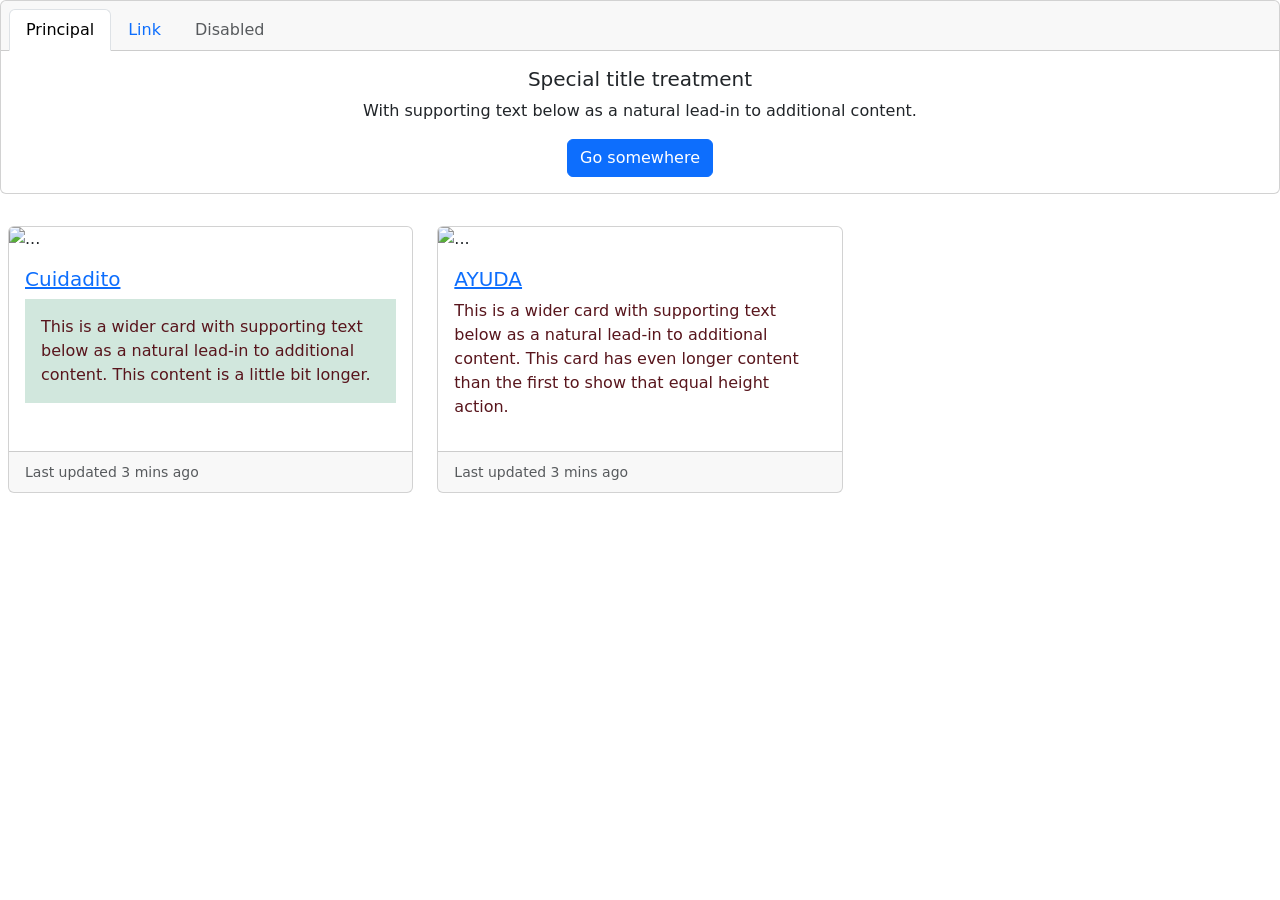
==== index.html @ 97a72d0a "6 Actualización Ana" ====
<!doctype html>
<html lang="en">
  <head>
    <meta charset="UTF-8" />
    <meta name="viewport" content="width=device-width, initial-scale=1.0" />
    <title>Document</title>
    <link rel="stylesheet" href="style.css" />
    <link
      href="https://cdn.jsdelivr.net/npm/bootstrap@5.3.8/dist/css/bootstrap.min.css"
      rel="stylesheet"
      integrity="sha384-sRIl4kxILFvY47J16cr9ZwB07vP4J8+LH7qKQnuqkuIAvNWLzeN8tE5YBujZqJLB"
      crossorigin="anonymous"
    />
  </head>
  <body lass="p-3 mb-2 .bg-info-subtle">
    <header>
      <div class="card text-center">
        <div class="card-header">
          <ul class="nav nav-tabs card-header-tabs">
            <li class="nav-item">
              <a class="nav-link active" aria-current="true" href="#"
                >Principal</a
              >
            </li>
            <li class="nav-item">
              <a class="nav-link" href="#">Link</a>
            </li>
            <li class="nav-item">
              <a class="nav-link disabled" aria-disabled="true">Disabled</a>
            </li>
          </ul>
        </div>
        <div class="card-body">
          <h5 class="card-title">Special title treatment</h5>
          <p class="card-text">
            With supporting text below as a natural lead-in to additional
            content.
          </p>
          <a href="#" class="btn btn-primary">Go somewhere</a>
        </div>
      </div>
    </header>
    <br />
    <section class="d-flex p-2">
      <div
        class="row row-cols-1 row-cols-md-3 g-4"
        class="d-flex justify-content-evenly"
      >
        <div class="col">
          <div class="card h-100">
            <img src="..." class="card-img-top" alt="..." />
            <div
              class="card-body"
              class="p-3 mb-2 bg-warning-subtle text-warning-emphasis"
            >
              <h5 class="card-title"><a href="ana.html">Cuidadito</a></h5>
              <p
                class="text-danger-emphasis p-3 mb-2 bg-success-subtle text-success-emphasis"
              >
                This is a wider card with supporting text below as a natural
                lead-in to additional content. This content is a little bit
                longer.
              </p>
            </div>
            <div class="card-footer">
              <small class="text-body-secondary">Last updated 3 mins ago</small>
            </div>
          </div>
        </div>

        <div class="col">
          <div class="card h-100">
            <img src="..." class="card-img-top" alt="..." />
            <div class="card-body">
              <h5 class="card-title"><a href="marre.html">AYUDA</a></h5>
              <p class="text-danger-emphasis">
                This is a wider card with supporting text below as a natural
                lead-in to additional content. This card has even longer content
                than the first to show that equal height action.
              </p>
            </div>
            <div class="card-footer">
              <small class="text-body-secondary">Last updated 3 mins ago</small>
            </div>
          </div>
        </div>
      </div>
    </section>
  </body>
</html>
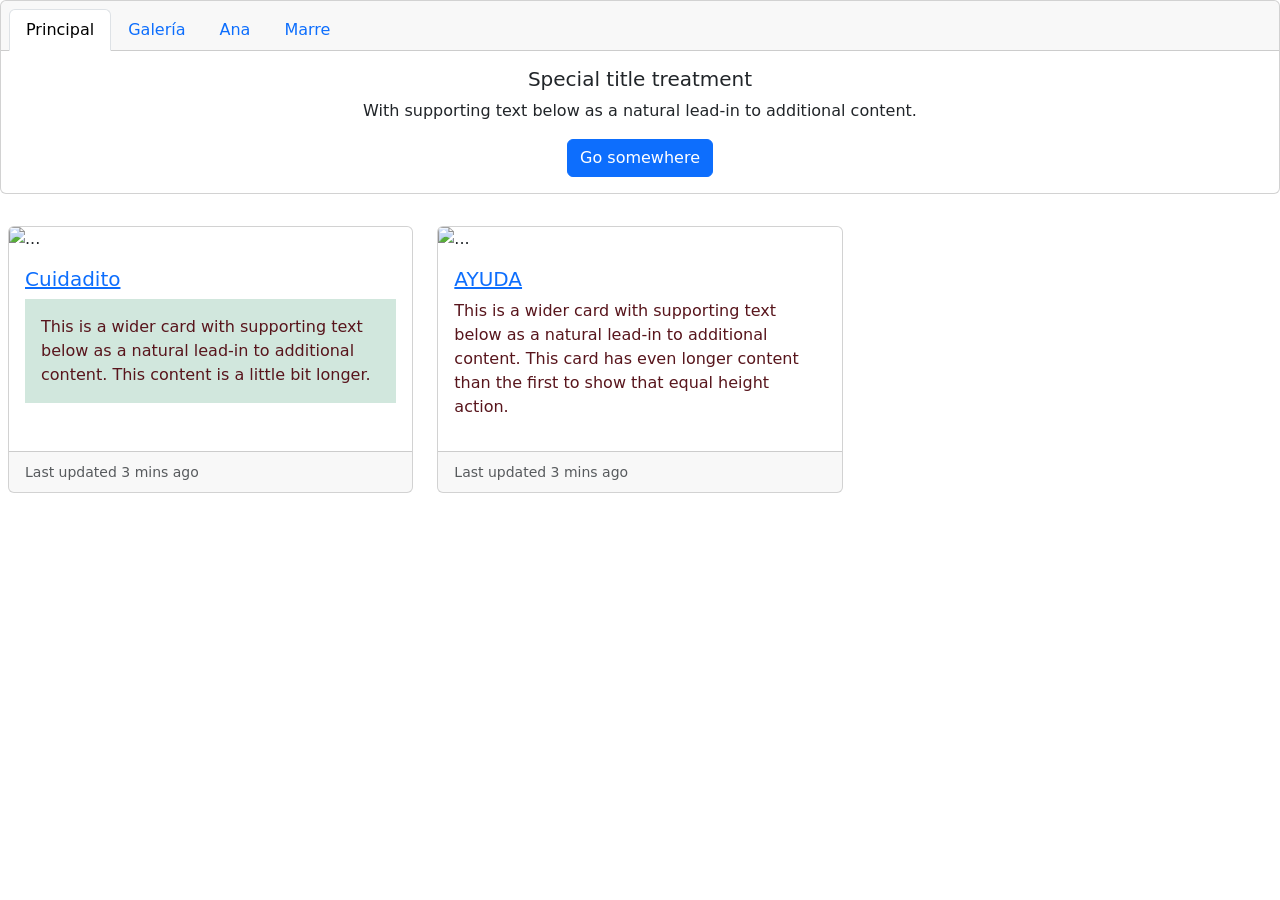
==== commit 3161d579: "8 Actualización Ana" ====
--- a/index.html
+++ b/index.html
@@ -23,10 +23,13 @@
               >
             </li>
             <li class="nav-item">
-              <a class="nav-link" href="#">Link</a>
+              <a class="nav-link" href="collage.html">Galería</a>
             </li>
             <li class="nav-item">
-              <a class="nav-link disabled" aria-disabled="true">Disabled</a>
+              <a class="nav-link" href="ana.html">Ana</a>
+            </li>
+            <li class="nav-item">
+              <a class="nav-link" href="marre.html">Marre</a>
             </li>
           </ul>
         </div>
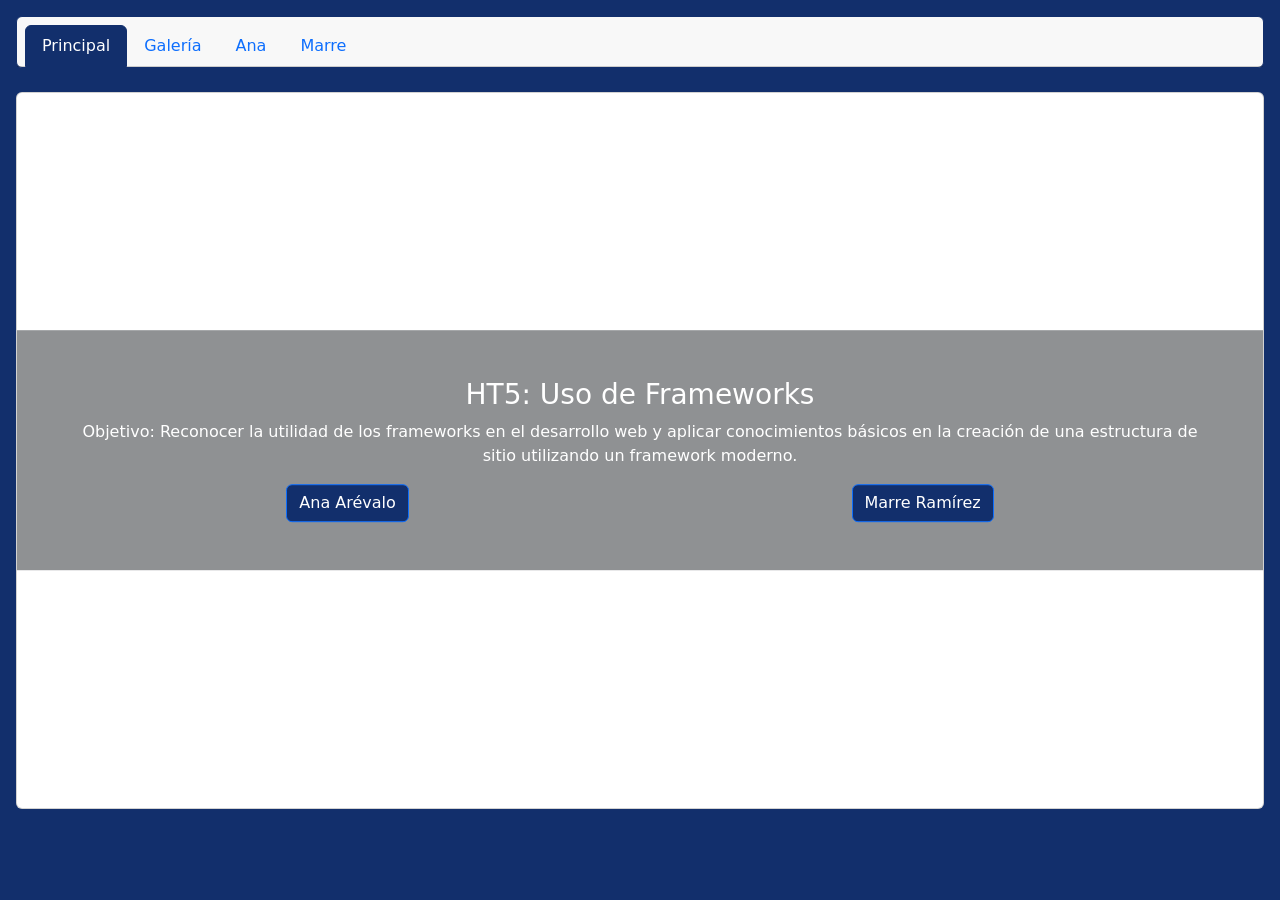
==== commit 8b317ab0: "8 Actualización Ana" ====
--- a/index.html
+++ b/index.html
@@ -12,13 +12,25 @@
       crossorigin="anonymous"
     />
   </head>
-  <body lass="p-3 mb-2 .bg-info-subtle">
+  <body
+    lass="p-3 mb-2 .bg-info-subtle"
+    class="p-3 mb-2 text-white"
+    style="background-color: #122f6c"
+  >
     <header>
-      <div class="card text-center">
+      <div class="card text-center" style="border-color: #122f6c">
         <div class="card-header">
           <ul class="nav nav-tabs card-header-tabs">
             <li class="nav-item">
-              <a class="nav-link active" aria-current="true" href="#"
+              <a
+                class="nav-link active"
+                aria-current="true"
+                href="index.html"
+                style="
+                  background-color: #122f6c;
+                  border-color: #122f6c;
+                  color: white;
+                "
                 >Principal</a
               >
             </li>
@@ -33,57 +45,43 @@
             </li>
           </ul>
         </div>
-        <div class="card-body">
-          <h5 class="card-title">Special title treatment</h5>
-          <p class="card-text">
-            With supporting text below as a natural lead-in to additional
-            content.
-          </p>
-          <a href="#" class="btn btn-primary">Go somewhere</a>
-        </div>
       </div>
     </header>
     <br />
-    <section class="d-flex p-2">
-      <div
-        class="row row-cols-1 row-cols-md-3 g-4"
-        class="d-flex justify-content-evenly"
-      >
-        <div class="col">
-          <div class="card h-100">
-            <img src="..." class="card-img-top" alt="..." />
-            <div
-              class="card-body"
-              class="p-3 mb-2 bg-warning-subtle text-warning-emphasis"
-            >
-              <h5 class="card-title"><a href="ana.html">Cuidadito</a></h5>
-              <p
-                class="text-danger-emphasis p-3 mb-2 bg-success-subtle text-success-emphasis"
+    <section>
+      <div class="card text-center">
+        <div class="card-body">
+          <div class="ratio ratio-16x9">
+            <video
+              src="imagenes/video.mp4"
+              class="object-fit-cover"
+              autoplay
+              muted
+              loop
+            ></video>
+          </div>
+          <div
+            class="position-absolute top-50 start-50 translate-middle text-center w-100 p-5 text-white bg-dark bg-opacity-50"
+          >
+            <h3 class="card-title">HT5: Uso de Frameworks</h3>
+            <p class="card-text">
+              Objetivo: Reconocer la utilidad de los frameworks en el desarrollo
+              web y aplicar conocimientos básicos en la creación de una
+              estructura de sitio utilizando un framework moderno.
+            </p>
+            <div class="d-flex justify-content-around pb-10">
+              <a
+                href="ana.html"
+                class="btn btn-primary"
+                style="background-color: #122f6c"
+                >Ana Arévalo</a
               >
-                This is a wider card with supporting text below as a natural
-                lead-in to additional content. This content is a little bit
-                longer.
-              </p>
-            </div>
-            <div class="card-footer">
-              <small class="text-body-secondary">Last updated 3 mins ago</small>
-            </div>
-          </div>
-        </div>
-
-        <div class="col">
-          <div class="card h-100">
-            <img src="..." class="card-img-top" alt="..." />
-            <div class="card-body">
-              <h5 class="card-title"><a href="marre.html">AYUDA</a></h5>
-              <p class="text-danger-emphasis">
-                This is a wider card with supporting text below as a natural
-                lead-in to additional content. This card has even longer content
-                than the first to show that equal height action.
-              </p>
-            </div>
-            <div class="card-footer">
-              <small class="text-body-secondary">Last updated 3 mins ago</small>
+              <a
+                href="marre.html"
+                class="btn btn-primary"
+                style="background-color: #122f6c"
+                >Marre Ramírez</a
+              >
             </div>
           </div>
         </div>
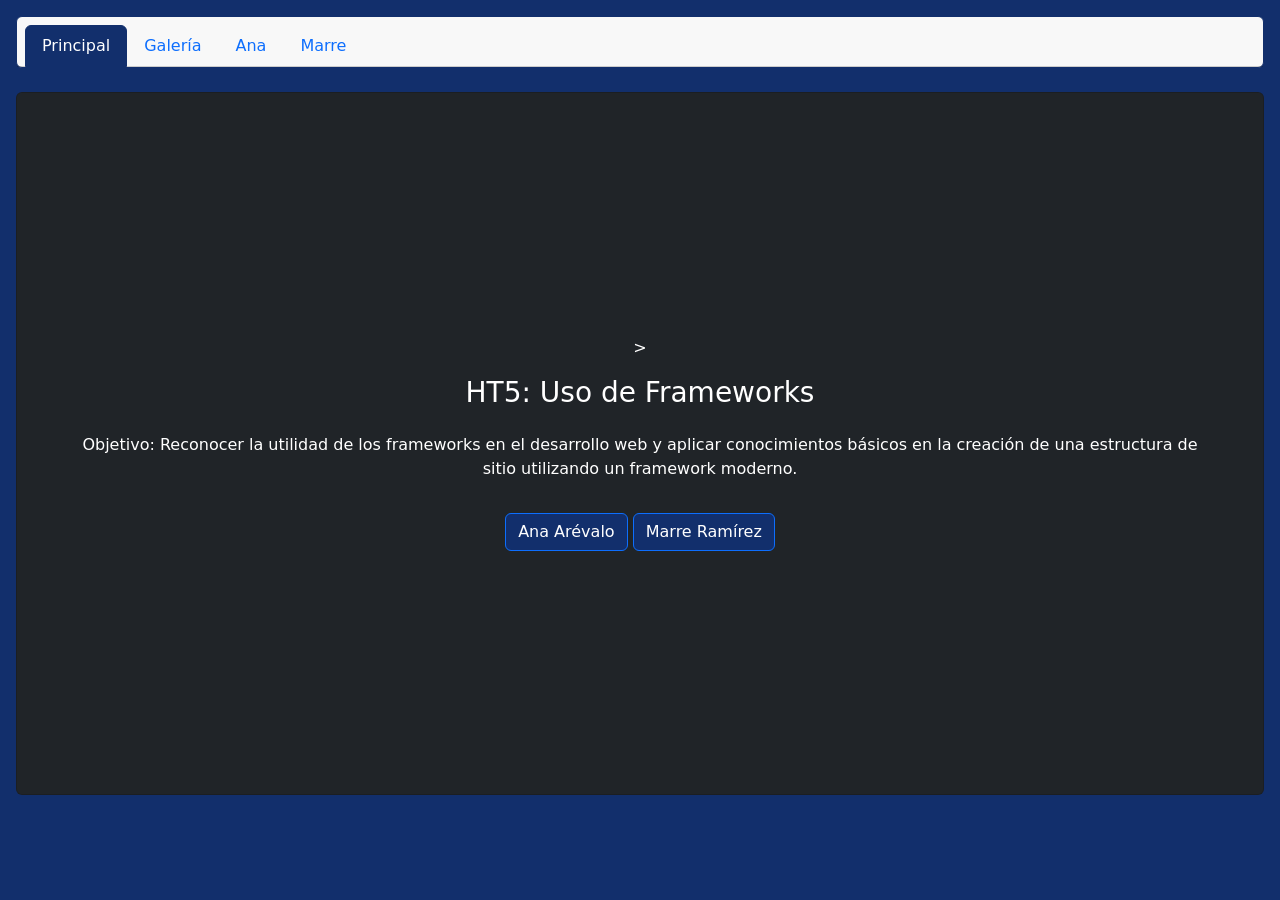
==== commit db6cb0af: "10 Actualización Ana" ====
--- a/index.html
+++ b/index.html
@@ -3,8 +3,7 @@
   <head>
     <meta charset="UTF-8" />
     <meta name="viewport" content="width=device-width, initial-scale=1.0" />
-    <title>Document</title>
-    <link rel="stylesheet" href="style.css" />
+    <title>HT5: Uso de Frameworks</title>
     <link
       href="https://cdn.jsdelivr.net/npm/bootstrap@5.3.8/dist/css/bootstrap.min.css"
       rel="stylesheet"
@@ -49,40 +48,39 @@
     </header>
     <br />
     <section>
-      <div class="card text-center">
-        <div class="card-body">
-          <div class="ratio ratio-16x9">
-            <video
-              src="imagenes/video.mp4"
-              class="object-fit-cover"
-              autoplay
-              muted
-              loop
-            ></video>
-          </div>
-          <div
-            class="position-absolute top-50 start-50 translate-middle text-center w-100 p-5 text-white bg-dark bg-opacity-50"
+      <div class="card text-bg-dark">
+        <div class="ratio ratio-16x9">
+          <video
+            src="imagenes/video.mp4"
+            class="object-fit-cover"
+            autoplay
+            muted
+            loop
+          ></video>
+        </div>
+        <div
+          class="card-img-overlay d-flex flex-column align-items-center justify-content-center gap-3 text-center text-white bg-dark bg-opacity-50 p-5"
+        >
           >
-            <h3 class="card-title">HT5: Uso de Frameworks</h3>
-            <p class="card-text">
-              Objetivo: Reconocer la utilidad de los frameworks en el desarrollo
-              web y aplicar conocimientos básicos en la creación de una
-              estructura de sitio utilizando un framework moderno.
-            </p>
-            <div class="d-flex justify-content-around pb-10">
-              <a
-                href="ana.html"
-                class="btn btn-primary"
-                style="background-color: #122f6c"
-                >Ana Arévalo</a
-              >
-              <a
-                href="marre.html"
-                class="btn btn-primary"
-                style="background-color: #122f6c"
-                >Marre Ramírez</a
-              >
-            </div>
+          <h3 class="card-title">HT5: Uso de Frameworks</h3>
+          <p class="card-text">
+            Objetivo: Reconocer la utilidad de los frameworks en el desarrollo
+            web y aplicar conocimientos básicos en la creación de una estructura
+            de sitio utilizando un framework moderno.
+          </p>
+          <div>
+            <a
+              href="ana.html"
+              class="btn btn-primary"
+              style="background-color: #122f6c"
+              >Ana Arévalo</a
+            >
+            <a
+              href="marre.html"
+              class="btn btn-primary"
+              style="background-color: #122f6c"
+              >Marre Ramírez</a
+            >
           </div>
         </div>
       </div>
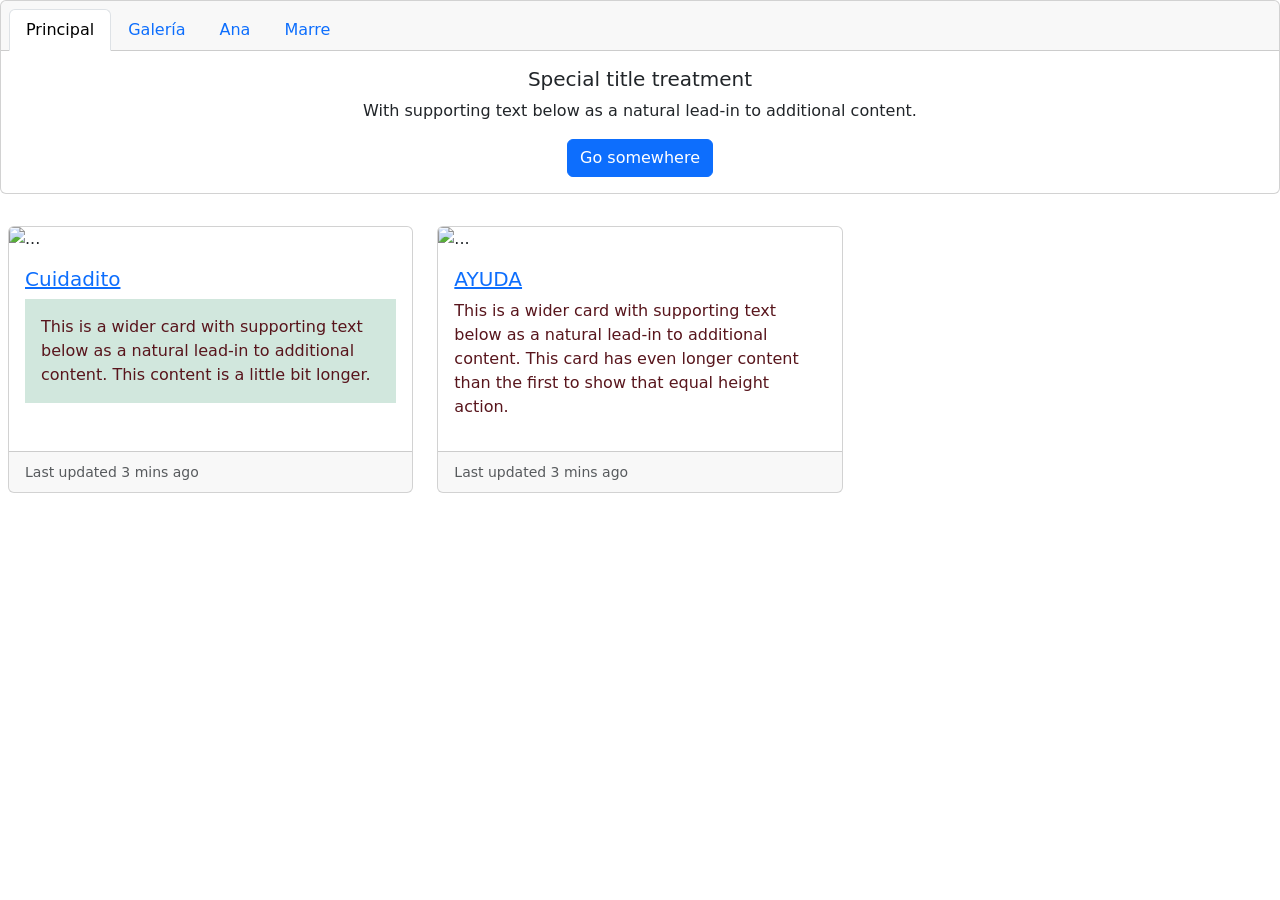
==== commit 3d7c3e50: "Actualización 6 Marre - Final" ====
--- a/index.html
+++ b/index.html
@@ -3,7 +3,8 @@
   <head>
     <meta charset="UTF-8" />
     <meta name="viewport" content="width=device-width, initial-scale=1.0" />
-    <title>HT5: Uso de Frameworks</title>
+    <title>Document</title>
+    <link rel="stylesheet" href="style.css" />
     <link
       href="https://cdn.jsdelivr.net/npm/bootstrap@5.3.8/dist/css/bootstrap.min.css"
       rel="stylesheet"
@@ -11,25 +12,13 @@
       crossorigin="anonymous"
     />
   </head>
-  <body
-    lass="p-3 mb-2 .bg-info-subtle"
-    class="p-3 mb-2 text-white"
-    style="background-color: #122f6c"
-  >
+  <body lass="p-3 mb-2 .bg-info-subtle">
     <header>
-      <div class="card text-center" style="border-color: #122f6c">
+      <div class="card text-center">
         <div class="card-header">
           <ul class="nav nav-tabs card-header-tabs">
             <li class="nav-item">
-              <a
-                class="nav-link active"
-                aria-current="true"
-                href="index.html"
-                style="
-                  background-color: #122f6c;
-                  border-color: #122f6c;
-                  color: white;
-                "
+              <a class="nav-link active" aria-current="true" href="#"
                 >Principal</a
               >
             </li>
@@ -44,43 +33,58 @@
             </li>
           </ul>
         </div>
+        <div class="card-body">
+          <h5 class="card-title">Special title treatment</h5>
+          <p class="card-text">
+            With supporting text below as a natural lead-in to additional
+            content.
+          </p>
+          <a href="#" class="btn btn-primary">Go somewhere</a>
+        </div>
       </div>
     </header>
     <br />
-    <section>
-      <div class="card text-bg-dark">
-        <div class="ratio ratio-16x9">
-          <video
-            src="imagenes/video.mp4"
-            class="object-fit-cover"
-            autoplay
-            muted
-            loop
-          ></video>
+    <section class="d-flex p-2">
+      <div
+        class="row row-cols-1 row-cols-md-3 g-4"
+        class="d-flex justify-content-evenly"
+      >
+        <div class="col">
+          <div class="card h-100">
+            <img src="..." class="card-img-top" alt="..." />
+            <div
+              class="card-body"
+              class="p-3 mb-2 bg-warning-subtle text-warning-emphasis"
+            >
+              <h5 class="card-title"><a href="ana.html">Cuidadito</a></h5>
+              <p
+                class="text-danger-emphasis p-3 mb-2 bg-success-subtle text-success-emphasis"
+              >
+                This is a wider card with supporting text below as a natural
+                lead-in to additional content. This content is a little bit
+                longer.
+              </p>
+            </div>
+            <div class="card-footer">
+              <small class="text-body-secondary">Last updated 3 mins ago</small>
+            </div>
+          </div>
         </div>
-        <div
-          class="card-img-overlay d-flex flex-column align-items-center justify-content-center gap-3 text-center text-white bg-dark bg-opacity-50 p-5"
-        >
-          >
-          <h3 class="card-title">HT5: Uso de Frameworks</h3>
-          <p class="card-text">
-            Objetivo: Reconocer la utilidad de los frameworks en el desarrollo
-            web y aplicar conocimientos básicos en la creación de una estructura
-            de sitio utilizando un framework moderno.
-          </p>
-          <div>
-            <a
-              href="ana.html"
-              class="btn btn-primary"
-              style="background-color: #122f6c"
-              >Ana Arévalo</a
-            >
-            <a
-              href="marre.html"
-              class="btn btn-primary"
-              style="background-color: #122f6c"
-              >Marre Ramírez</a
-            >
+
+        <div class="col">
+          <div class="card h-100">
+            <img src="..." class="card-img-top" alt="..." />
+            <div class="card-body">
+              <h5 class="card-title"><a href="marre.html">AYUDA</a></h5>
+              <p class="text-danger-emphasis">
+                This is a wider card with supporting text below as a natural
+                lead-in to additional content. This card has even longer content
+                than the first to show that equal height action.
+              </p>
+            </div>
+            <div class="card-footer">
+              <small class="text-body-secondary">Last updated 3 mins ago</small>
+            </div>
           </div>
         </div>
       </div>
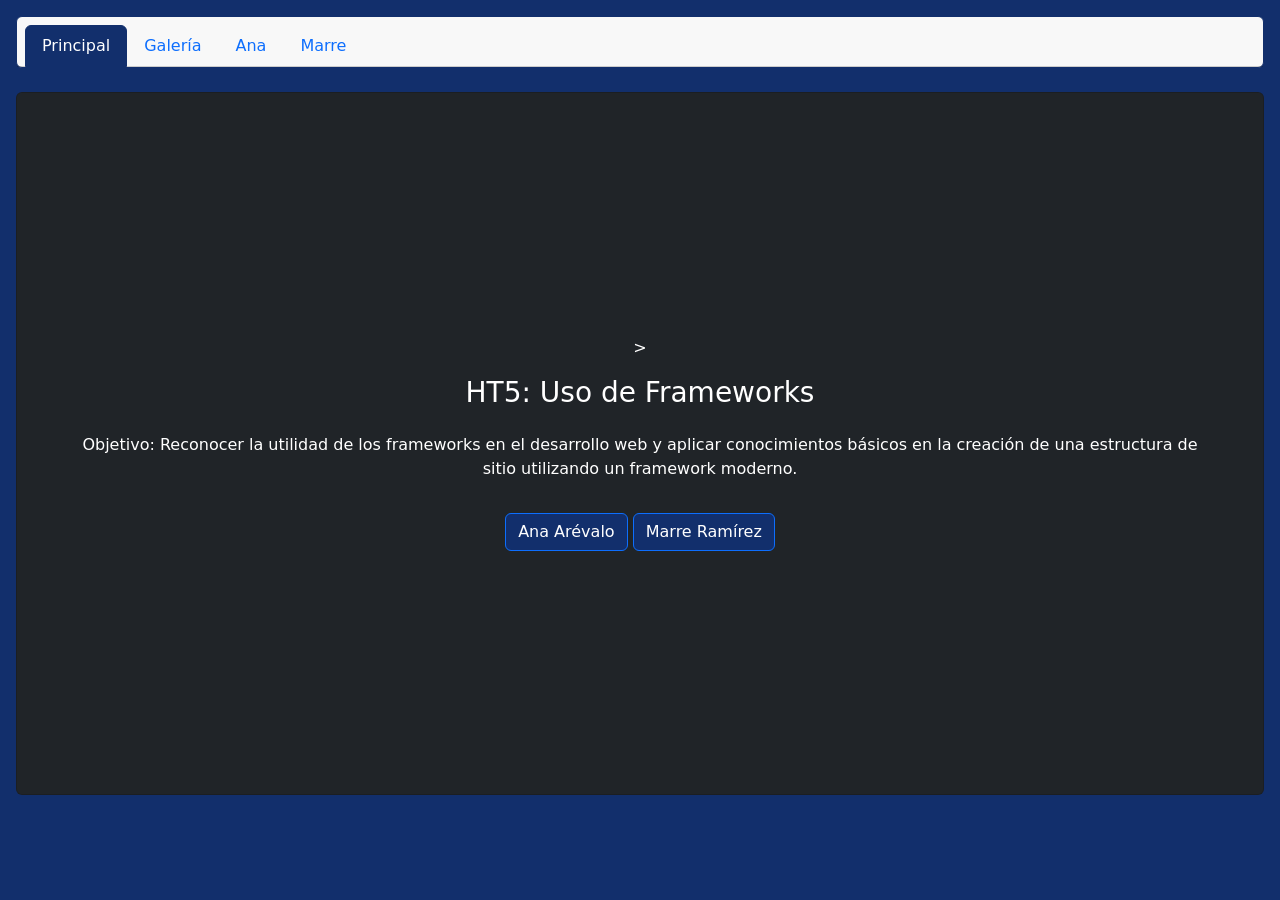
==== commit 807d32dd: "Actualización Final Marre" ====
--- a/index.html
+++ b/index.html
@@ -3,8 +3,7 @@
   <head>
     <meta charset="UTF-8" />
     <meta name="viewport" content="width=device-width, initial-scale=1.0" />
-    <title>Document</title>
-    <link rel="stylesheet" href="style.css" />
+    <title>HT5: Uso de Frameworks</title>
     <link
       href="https://cdn.jsdelivr.net/npm/bootstrap@5.3.8/dist/css/bootstrap.min.css"
       rel="stylesheet"
@@ -12,13 +11,25 @@
       crossorigin="anonymous"
     />
   </head>
-  <body lass="p-3 mb-2 .bg-info-subtle">
+  <body
+    lass="p-3 mb-2 .bg-info-subtle"
+    class="p-3 mb-2 text-white"
+    style="background-color: #122f6c"
+  >
     <header>
-      <div class="card text-center">
+      <div class="card text-center" style="border-color: #122f6c">
         <div class="card-header">
           <ul class="nav nav-tabs card-header-tabs">
             <li class="nav-item">
-              <a class="nav-link active" aria-current="true" href="#"
+              <a
+                class="nav-link active"
+                aria-current="true"
+                href="index.html"
+                style="
+                  background-color: #122f6c;
+                  border-color: #122f6c;
+                  color: white;
+                "
                 >Principal</a
               >
             </li>
@@ -33,58 +44,43 @@
             </li>
           </ul>
         </div>
-        <div class="card-body">
-          <h5 class="card-title">Special title treatment</h5>
-          <p class="card-text">
-            With supporting text below as a natural lead-in to additional
-            content.
-          </p>
-          <a href="#" class="btn btn-primary">Go somewhere</a>
-        </div>
       </div>
     </header>
     <br />
-    <section class="d-flex p-2">
-      <div
-        class="row row-cols-1 row-cols-md-3 g-4"
-        class="d-flex justify-content-evenly"
-      >
-        <div class="col">
-          <div class="card h-100">
-            <img src="..." class="card-img-top" alt="..." />
-            <div
-              class="card-body"
-              class="p-3 mb-2 bg-warning-subtle text-warning-emphasis"
+    <section>
+      <div class="card text-bg-dark">
+        <div class="ratio ratio-16x9">
+          <video
+            src="imagenes/video.mp4"
+            class="object-fit-cover"
+            autoplay
+            muted
+            loop
+          ></video>
+        </div>
+        <div
+          class="card-img-overlay d-flex flex-column align-items-center justify-content-center gap-3 text-center text-white bg-dark bg-opacity-50 p-5"
+        >
+          >
+          <h3 class="card-title">HT5: Uso de Frameworks</h3>
+          <p class="card-text">
+            Objetivo: Reconocer la utilidad de los frameworks en el desarrollo
+            web y aplicar conocimientos básicos en la creación de una estructura
+            de sitio utilizando un framework moderno.
+          </p>
+          <div>
+            <a
+              href="ana.html"
+              class="btn btn-primary"
+              style="background-color: #122f6c"
+              >Ana Arévalo</a
             >
-              <h5 class="card-title"><a href="ana.html">Cuidadito</a></h5>
-              <p
-                class="text-danger-emphasis p-3 mb-2 bg-success-subtle text-success-emphasis"
-              >
-                This is a wider card with supporting text below as a natural
-                lead-in to additional content. This content is a little bit
-                longer.
-              </p>
-            </div>
-            <div class="card-footer">
-              <small class="text-body-secondary">Last updated 3 mins ago</small>
-            </div>
-          </div>
-        </div>
-
-        <div class="col">
-          <div class="card h-100">
-            <img src="..." class="card-img-top" alt="..." />
-            <div class="card-body">
-              <h5 class="card-title"><a href="marre.html">AYUDA</a></h5>
-              <p class="text-danger-emphasis">
-                This is a wider card with supporting text below as a natural
-                lead-in to additional content. This card has even longer content
-                than the first to show that equal height action.
-              </p>
-            </div>
-            <div class="card-footer">
-              <small class="text-body-secondary">Last updated 3 mins ago</small>
-            </div>
+            <a
+              href="marre.html"
+              class="btn btn-primary"
+              style="background-color: #122f6c"
+              >Marre Ramírez</a
+            >
           </div>
         </div>
       </div>
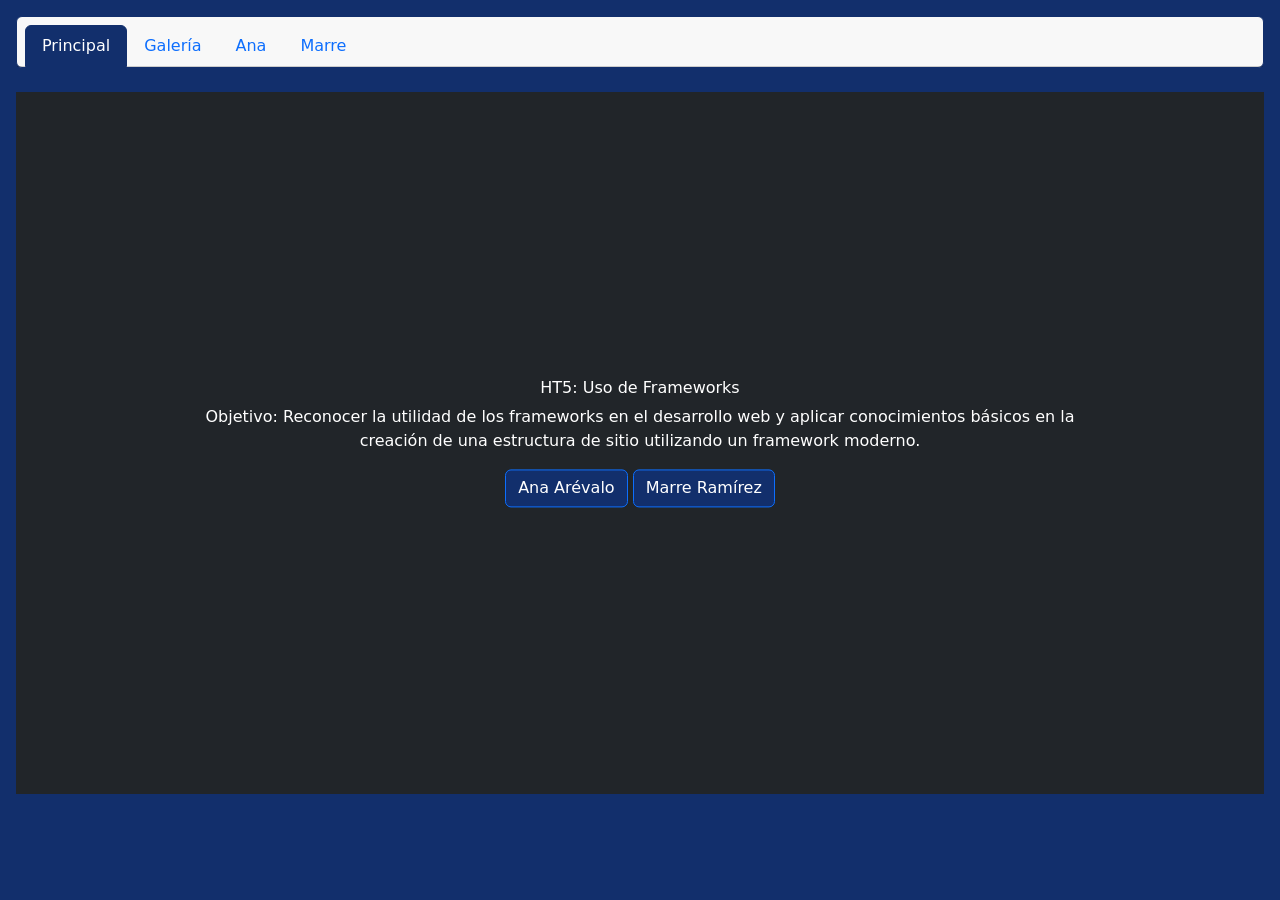
==== commit a8fb9caa: "ULTIMA ACTUALIZACIÓN" ====
--- a/index.html
+++ b/index.html
@@ -48,7 +48,7 @@
     </header>
     <br />
     <section>
-      <div class="card text-bg-dark">
+      <div class="card-body p-0 position-relative text-bg-dark">
         <div class="ratio ratio-16x9">
           <video
             src="imagenes/video.mp4"
@@ -59,11 +59,10 @@
           ></video>
         </div>
         <div
-          class="card-img-overlay d-flex flex-column align-items-center justify-content-center gap-3 text-center text-white bg-dark bg-opacity-50 p-5"
+          class="position-absolute top-50 start-50 translate-middle text-center text-white w-75"
         >
-          >
-          <h3 class="card-title">HT5: Uso de Frameworks</h3>
-          <p class="card-text">
+          <h1 class="fs-6" fs-md-4 fs-lg-2 fw-bold>HT5: Uso de Frameworks</h1>
+          <p cclass="fs-6 fs-md-5 d-none d-md-block">
             Objetivo: Reconocer la utilidad de los frameworks en el desarrollo
             web y aplicar conocimientos básicos en la creación de una estructura
             de sitio utilizando un framework moderno.
